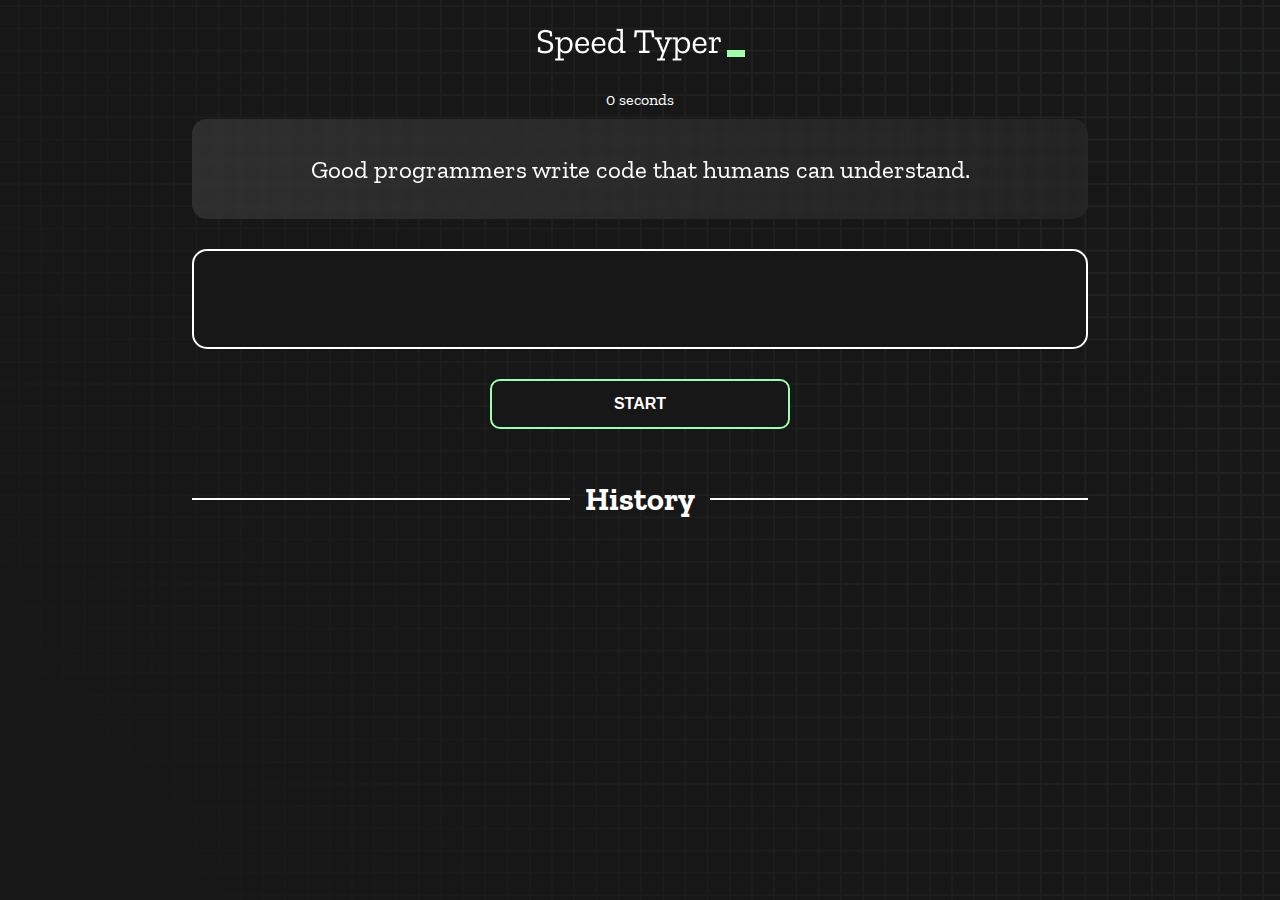
==== index.html @ 925cec0d "Initial commit" ====
<!DOCTYPE html>
<html lang="en">
  <head>
    <meta charset="UTF-8" />
    <meta http-equiv="X-UA-Compatible" content="IE=edge" />
    <meta name="viewport" content="width=device-width, initial-scale=1.0" />
    <title>Speed Monster</title>
    <link rel="stylesheet" href="styles.css" />
    <link rel="preconnect" href="https://fonts.googleapis.com" />
    <link rel="preconnect" href="https://fonts.gstatic.com" crossorigin />
    <link
      href="https://fonts.googleapis.com/css2?family=Zilla+Slab:wght@300;400;500&display=swap"
      rel="stylesheet"
    />
  </head>
  <body>
    <h1 class="title"><img src="./logo.png" /></h1>
    <div id="show-time">0 seconds</div>

    <div class="box-container">
      <div id="question"></div>

      <div id="display" class="inactive"></div>

      <div class="buttons">
        <button id="starts">START</button>
      </div>

      <div class="divider-container">
        <div class="line"></div>
        <h1 class="title2">History</h1>
        <div class="line"></div>
      </div>
      <div id="histories"></div>
    </div>

    <div id="countdown"></div>
    <div id="modal-background" class="hidden"></div>
    <div id="result" class="hidden"></div>

    <script src="./history.js"></script>
    <script src="./script.js"></script>
  </body>
</html>
---- styles.css ----
* {
  padding: 0;
  margin: 0;
  box-sizing: border-box;
}

body {
  background-image: url("./bg.png");
  background-size: cover;
  background-position: left top;
  font-family: "Zilla Slab", serif;
}

.box-container {
  width: 70%;
  margin: 0 auto;
}

#question {
  height: 100px;
  display: flex;
  align-items: center;
  justify-content: center;
  color: white;
  font-size: 25px;
  border-radius: 15px;
  background: rgb(255, 255, 255);
  background: linear-gradient(
    92.49deg,
    rgba(255, 255, 255, 0.1) 0.18%,
    rgba(255, 255, 255, 0.05) 99.85%
  );
  backdrop-filter: blur(5px);
  margin-bottom: 30px;
}

#display {
  height: 100px;
  display: flex;
  flex-wrap: wrap;
  align-items: center;
  padding-left: 5rem;
  color: white;
  font-size: 32px;
  background-color: #171717;
  border: 2px solid #9dffad;
  border-radius: 15px;
}

#countdown {
  position: fixed;
  height: 100vh;
  width: 100vw;
  background-color: rgba(0, 0, 0, 0.8);
  top: 0;
  left: 0;
  display: flex;
  align-items: center;
  justify-content: center;
  font-size: 3rem;
  color: white;
  display: none;
}
#result {
  position: fixed;
  top: 10%; 
  left: 10%;
  transform: translate(-50%, -50%);
  height: 250px;
  width: 400px;
  background-color: #171717;
  border-radius: 15px;
  border: 2px solid #9dffad;
  color: white;
  text-align: center;
  padding: 2rem;
}
#show-time{
  text-align: center;
  color: white;
  margin: 10px 0;
}

.green {
  color: #9dffad;
}
.red {
  color: #eb6565;
}
.bold {
  font-weight: 700;
}
.inactive {
  border: 2px solid white !important;
}
.hidden {
  display: none;
}
.title {
  text-align: center;
  color: white;
  margin: 20px 0;
}

.divider-container {
  height: 80px;
  display: flex;
  justify-content: center;
  align-items: center;
  gap: 15px;
  margin: 0 auto;
}

.line {
  height: 2px;
  background: white;
  width: 100%;
}

.title2 {
  color: white;
  display: block;
}

.buttons {
  display: flex;
  justify-content: center;
  margin: 30px 0;
}
button {
  padding: 10px 20px;
  border: none;
  font-size: 16px;
  font-weight: bold;
  width: 300px;
  height: 50px;
  color: white;
  background-color: #171717;
  border-radius: 10px;
  border: 2px solid #9dffad;
  cursor: pointer;
}

#histories {
  display: flex;
  flex-wrap: wrap;
  justify-content: space-around;
}

.card {
  width: 100%;
  height: 100%;
  padding: 50px;
  display: flex;
  justify-content: space-between;
  align-items: center;
  padding: 20px 30px;
  color: white;
  border-radius: 15px;
  background: rgb(255, 255, 255);
  background: linear-gradient(
    92.49deg,
    rgba(255, 255, 255, 0.1) 0.18%,
    rgba(255, 255, 255, 0.05) 99.85%
  );
  backdrop-filter: blur(5px);
  margin-bottom: 30px;
}

#modal-background {
  background: rgb(255, 255, 255);
  background: linear-gradient(
    92.49deg,
    rgba(255, 255, 255, 0.1) 0.18%,
    rgba(255, 255, 255, 0.05) 99.85%
  );
  backdrop-filter: blur(5px);
  height: 100vh;
  width: 100%;
  position: fixed;
  top: 0;
}

@media only screen and (max-width: 700px) {
  .box-container {
    padding: 0 20px;
    width: 100%;
  }
  .card {
    flex-direction: column;
  }
}
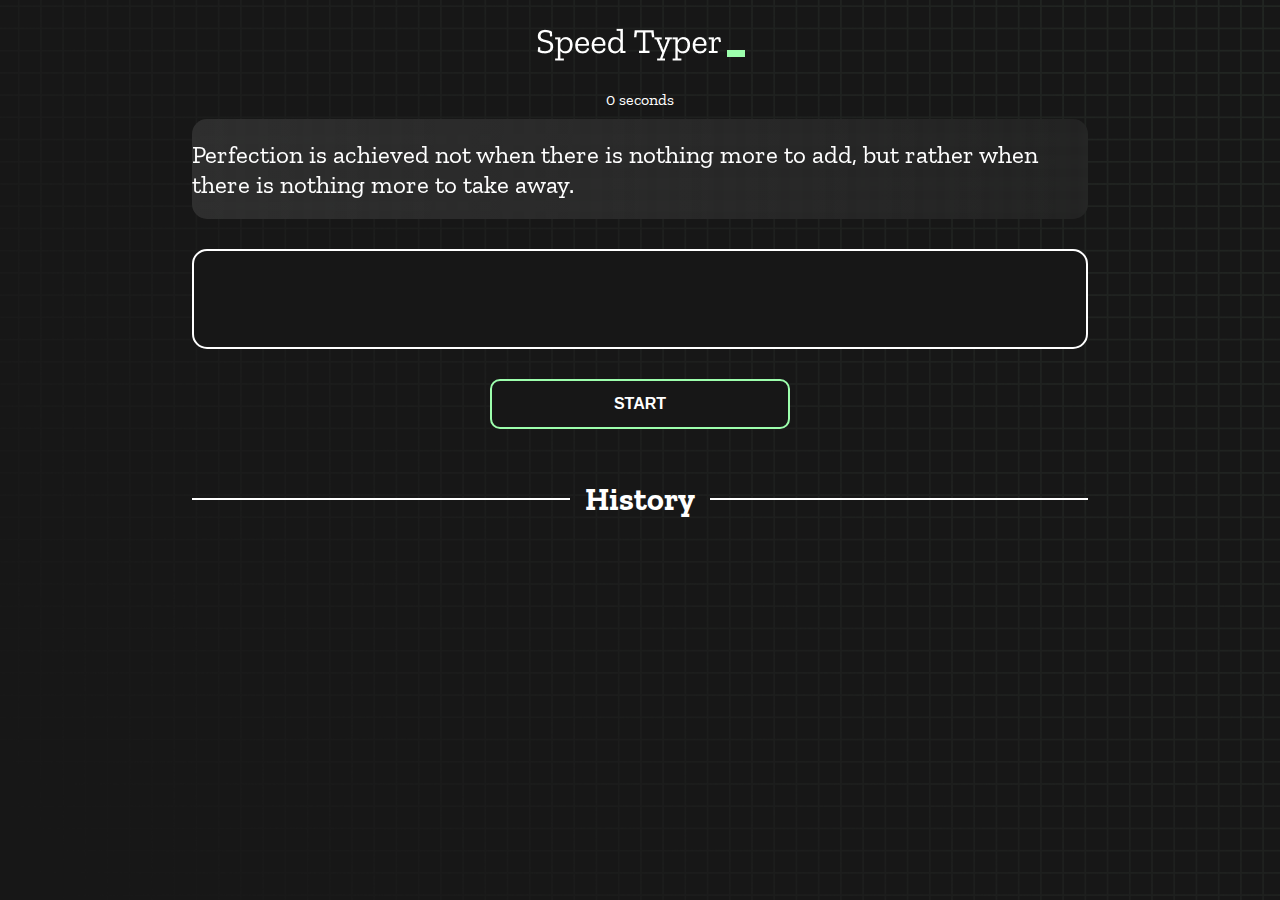
==== commit cf255f5e: "title updated" ====
--- a/index.html
+++ b/index.html
@@ -1,44 +1,44 @@
 <!DOCTYPE html>
 <html lang="en">
-  <head>
-    <meta charset="UTF-8" />
-    <meta http-equiv="X-UA-Compatible" content="IE=edge" />
-    <meta name="viewport" content="width=device-width, initial-scale=1.0" />
-    <title>Speed Monster</title>
-    <link rel="stylesheet" href="styles.css" />
-    <link rel="preconnect" href="https://fonts.googleapis.com" />
-    <link rel="preconnect" href="https://fonts.gstatic.com" crossorigin />
-    <link
-      href="https://fonts.googleapis.com/css2?family=Zilla+Slab:wght@300;400;500&display=swap"
-      rel="stylesheet"
-    />
-  </head>
-  <body>
-    <h1 class="title"><img src="./logo.png" /></h1>
-    <div id="show-time">0 seconds</div>
 
-    <div class="box-container">
-      <div id="question"></div>
+<head>
+  <meta charset="UTF-8" />
+  <meta http-equiv="X-UA-Compatible" content="IE=edge" />
+  <meta name="viewport" content="width=device-width, initial-scale=1.0" />
+  <title>Type Monster</title>
+  <link rel="stylesheet" href="styles.css" />
+  <link rel="preconnect" href="https://fonts.googleapis.com" />
+  <link rel="preconnect" href="https://fonts.gstatic.com" crossorigin />
+  <link href="https://fonts.googleapis.com/css2?family=Zilla+Slab:wght@300;400;500&display=swap" rel="stylesheet" />
+</head>
 
-      <div id="display" class="inactive"></div>
+<body>
+  <h1 class="title"><img src="./logo.png" /></h1>
+  <div id="show-time">0 seconds</div>
 
-      <div class="buttons">
-        <button id="starts">START</button>
-      </div>
+  <div class="box-container">
+    <div id="question"></div>
 
-      <div class="divider-container">
-        <div class="line"></div>
-        <h1 class="title2">History</h1>
-        <div class="line"></div>
-      </div>
-      <div id="histories"></div>
+    <div id="display" class="inactive"></div>
+
+    <div class="buttons">
+      <button id="starts">START</button>
     </div>
 
-    <div id="countdown"></div>
-    <div id="modal-background" class="hidden"></div>
-    <div id="result" class="hidden"></div>
+    <div class="divider-container">
+      <div class="line"></div>
+      <h1 class="title2">History</h1>
+      <div class="line"></div>
+    </div>
+    <div id="histories"></div>
+  </div>
 
-    <script src="./history.js"></script>
-    <script src="./script.js"></script>
-  </body>
-</html>
+  <div id="countdown"></div>
+  <div id="modal-background" class="hidden"></div>
+  <div id="result" class="hidden"></div>
+
+  <script src="./history.js"></script>
+  <script src="./script.js"></script>
+</body>
+
+</html>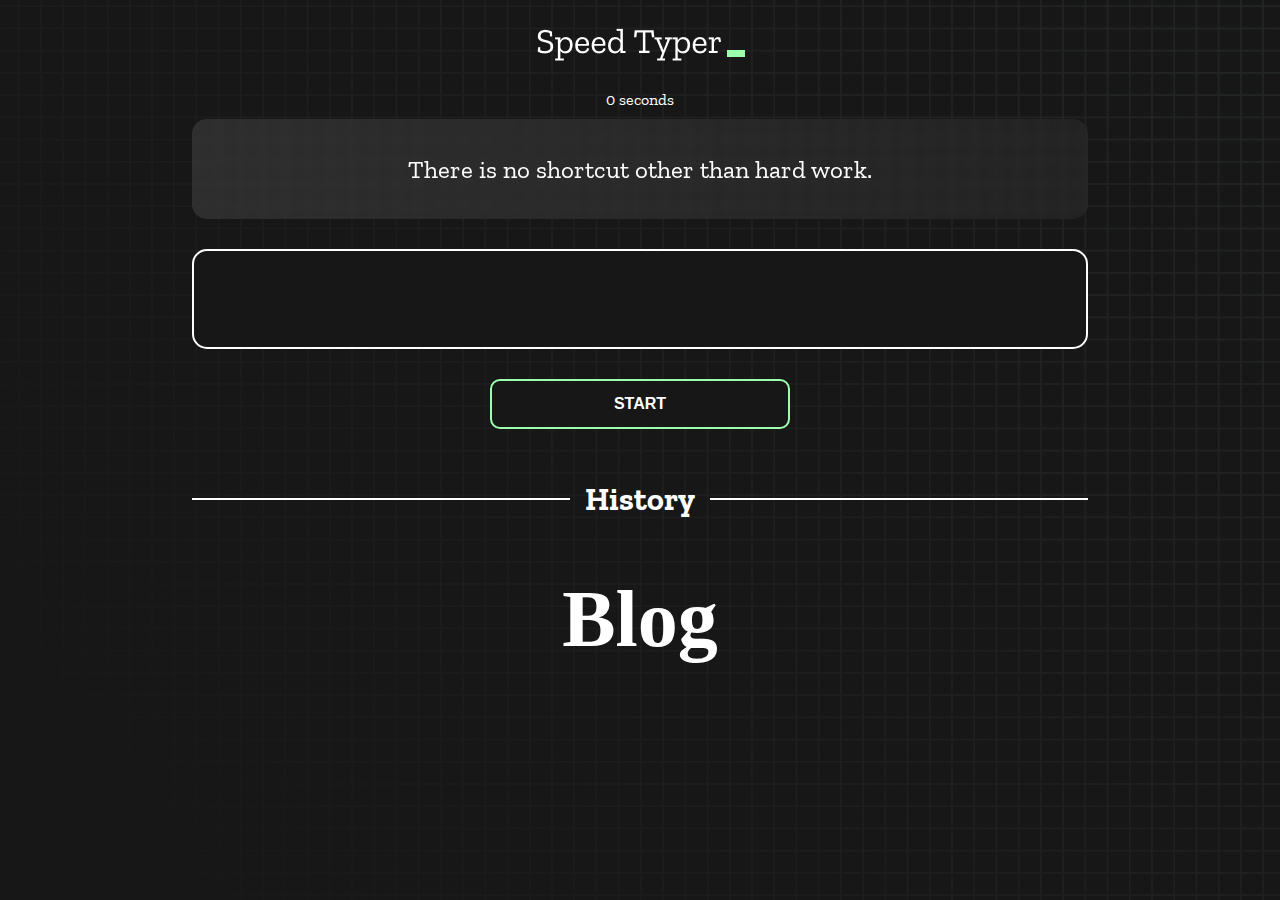
==== commit 1b3f3775: "two question added to the blog section" ====
--- a/index.html
+++ b/index.html
@@ -37,6 +37,10 @@
   <div id="modal-background" class="hidden"></div>
   <div id="result" class="hidden"></div>
 
+  <section class="blog">
+    <a href="blog.html"> <b>Blog</b></a>
+  </section>
+
   <script src="./history.js"></script>
   <script src="./script.js"></script>
 </body>
--- a/styles.css
+++ b/styles.css
@@ -25,11 +25,9 @@
   font-size: 25px;
   border-radius: 15px;
   background: rgb(255, 255, 255);
-  background: linear-gradient(
-    92.49deg,
-    rgba(255, 255, 255, 0.1) 0.18%,
-    rgba(255, 255, 255, 0.05) 99.85%
-  );
+  background: linear-gradient(92.49deg,
+      rgba(255, 255, 255, 0.1) 0.18%,
+      rgba(255, 255, 255, 0.05) 99.85%);
   backdrop-filter: blur(5px);
   margin-bottom: 30px;
 }
@@ -61,10 +59,12 @@
   color: white;
   display: none;
 }
+
 #result {
-  position: fixed;
-  top: 10%; 
-  left: 10%;
+
+  position: absolute;
+  top: 50%;
+  left: 50%;
   transform: translate(-50%, -50%);
   height: 250px;
   width: 400px;
@@ -75,7 +75,8 @@
   text-align: center;
   padding: 2rem;
 }
-#show-time{
+
+#show-time {
   text-align: center;
   color: white;
   margin: 10px 0;
@@ -84,18 +85,23 @@
 .green {
   color: #9dffad;
 }
+
 .red {
   color: #eb6565;
 }
+
 .bold {
   font-weight: 700;
 }
+
 .inactive {
   border: 2px solid white !important;
 }
+
 .hidden {
   display: none;
 }
+
 .title {
   text-align: center;
   color: white;
@@ -127,6 +133,7 @@
   justify-content: center;
   margin: 30px 0;
 }
+
 button {
   padding: 10px 20px;
   border: none;
@@ -158,22 +165,18 @@
   color: white;
   border-radius: 15px;
   background: rgb(255, 255, 255);
-  background: linear-gradient(
-    92.49deg,
-    rgba(255, 255, 255, 0.1) 0.18%,
-    rgba(255, 255, 255, 0.05) 99.85%
-  );
+  background: linear-gradient(92.49deg,
+      rgba(255, 255, 255, 0.1) 0.18%,
+      rgba(255, 255, 255, 0.05) 99.85%);
   backdrop-filter: blur(5px);
   margin-bottom: 30px;
 }
 
 #modal-background {
   background: rgb(255, 255, 255);
-  background: linear-gradient(
-    92.49deg,
-    rgba(255, 255, 255, 0.1) 0.18%,
-    rgba(255, 255, 255, 0.05) 99.85%
-  );
+  background: linear-gradient(92.49deg,
+      rgba(255, 255, 255, 0.1) 0.18%,
+      rgba(255, 255, 255, 0.05) 99.85%);
   backdrop-filter: blur(5px);
   height: 100vh;
   width: 100%;
@@ -181,12 +184,37 @@
   top: 0;
 }
 
+.blog {
+
+  text-align: center;
+  padding: 35px;
+}
+
+.blog a {
+  text-decoration: none;
+  font-size: 80px;
+  font-family: fantasy;
+  color: white;
+}
+
 @media only screen and (max-width: 700px) {
   .box-container {
     padding: 0 20px;
     width: 100%;
   }
+
   .card {
     flex-direction: column;
   }
 }
+
+@media only screen and (min-width: 1000px) {
+
+  #histories {
+
+    display: grid;
+    grid-template-columns: repeat(3, 1fr);
+    grid-gap: 15px;
+  }
+
+}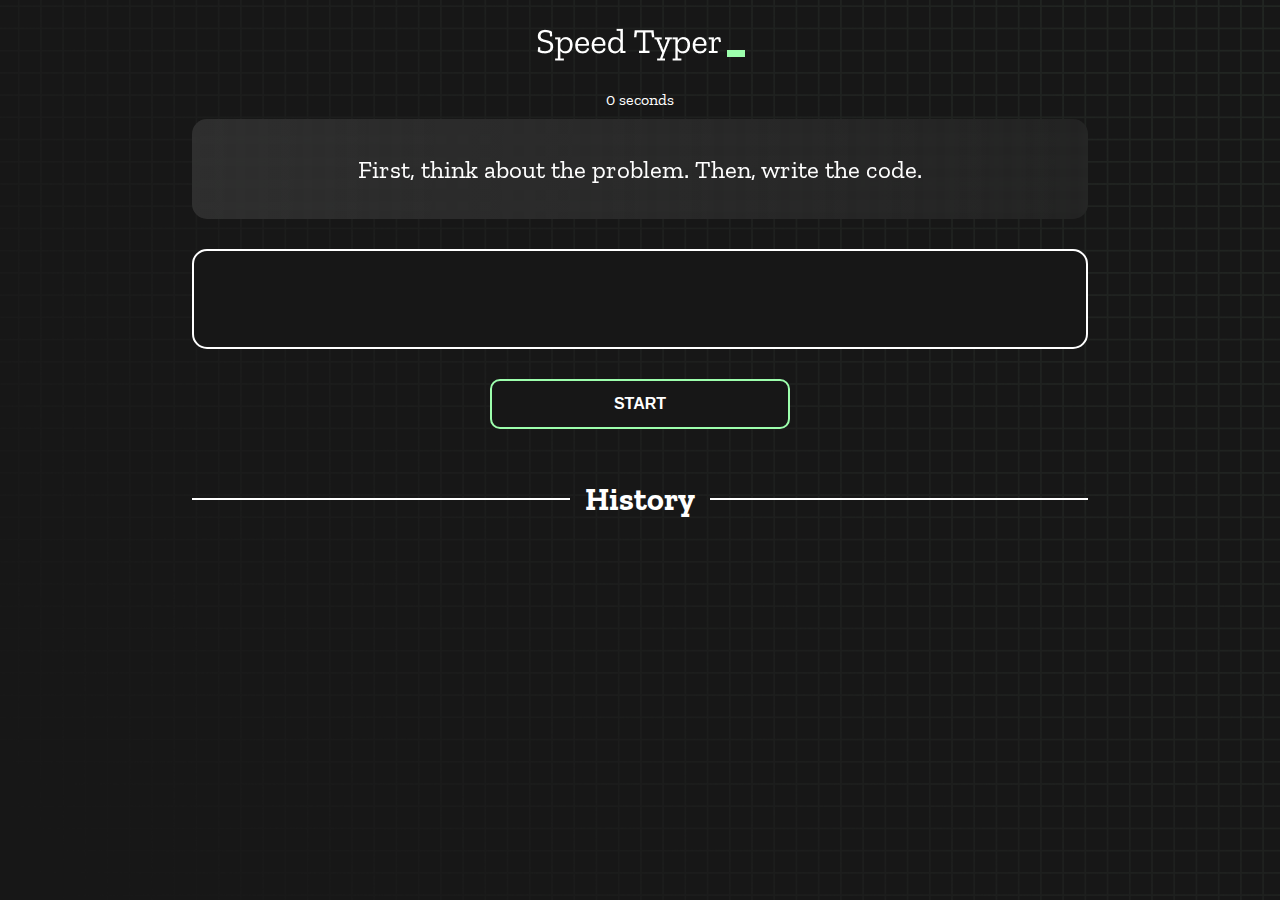
==== commit 0eb9a4b7: "fixed few bugs" ====
--- a/index.html
+++ b/index.html
@@ -37,9 +37,7 @@
   <div id="modal-background" class="hidden"></div>
   <div id="result" class="hidden"></div>
 
-  <section class="blog">
-    <a href="blog.html"> <b>Blog</b></a>
-  </section>
+
 
   <script src="./history.js"></script>
   <script src="./script.js"></script>
--- a/styles.css
+++ b/styles.css
@@ -152,6 +152,7 @@
   display: flex;
   flex-wrap: wrap;
   justify-content: space-around;
+  padding-bottom: 20px;
 }
 
 .card {
@@ -184,18 +185,6 @@
   top: 0;
 }
 
-.blog {
-
-  text-align: center;
-  padding: 35px;
-}
-
-.blog a {
-  text-decoration: none;
-  font-size: 80px;
-  font-family: fantasy;
-  color: white;
-}
 
 @media only screen and (max-width: 700px) {
   .box-container {
